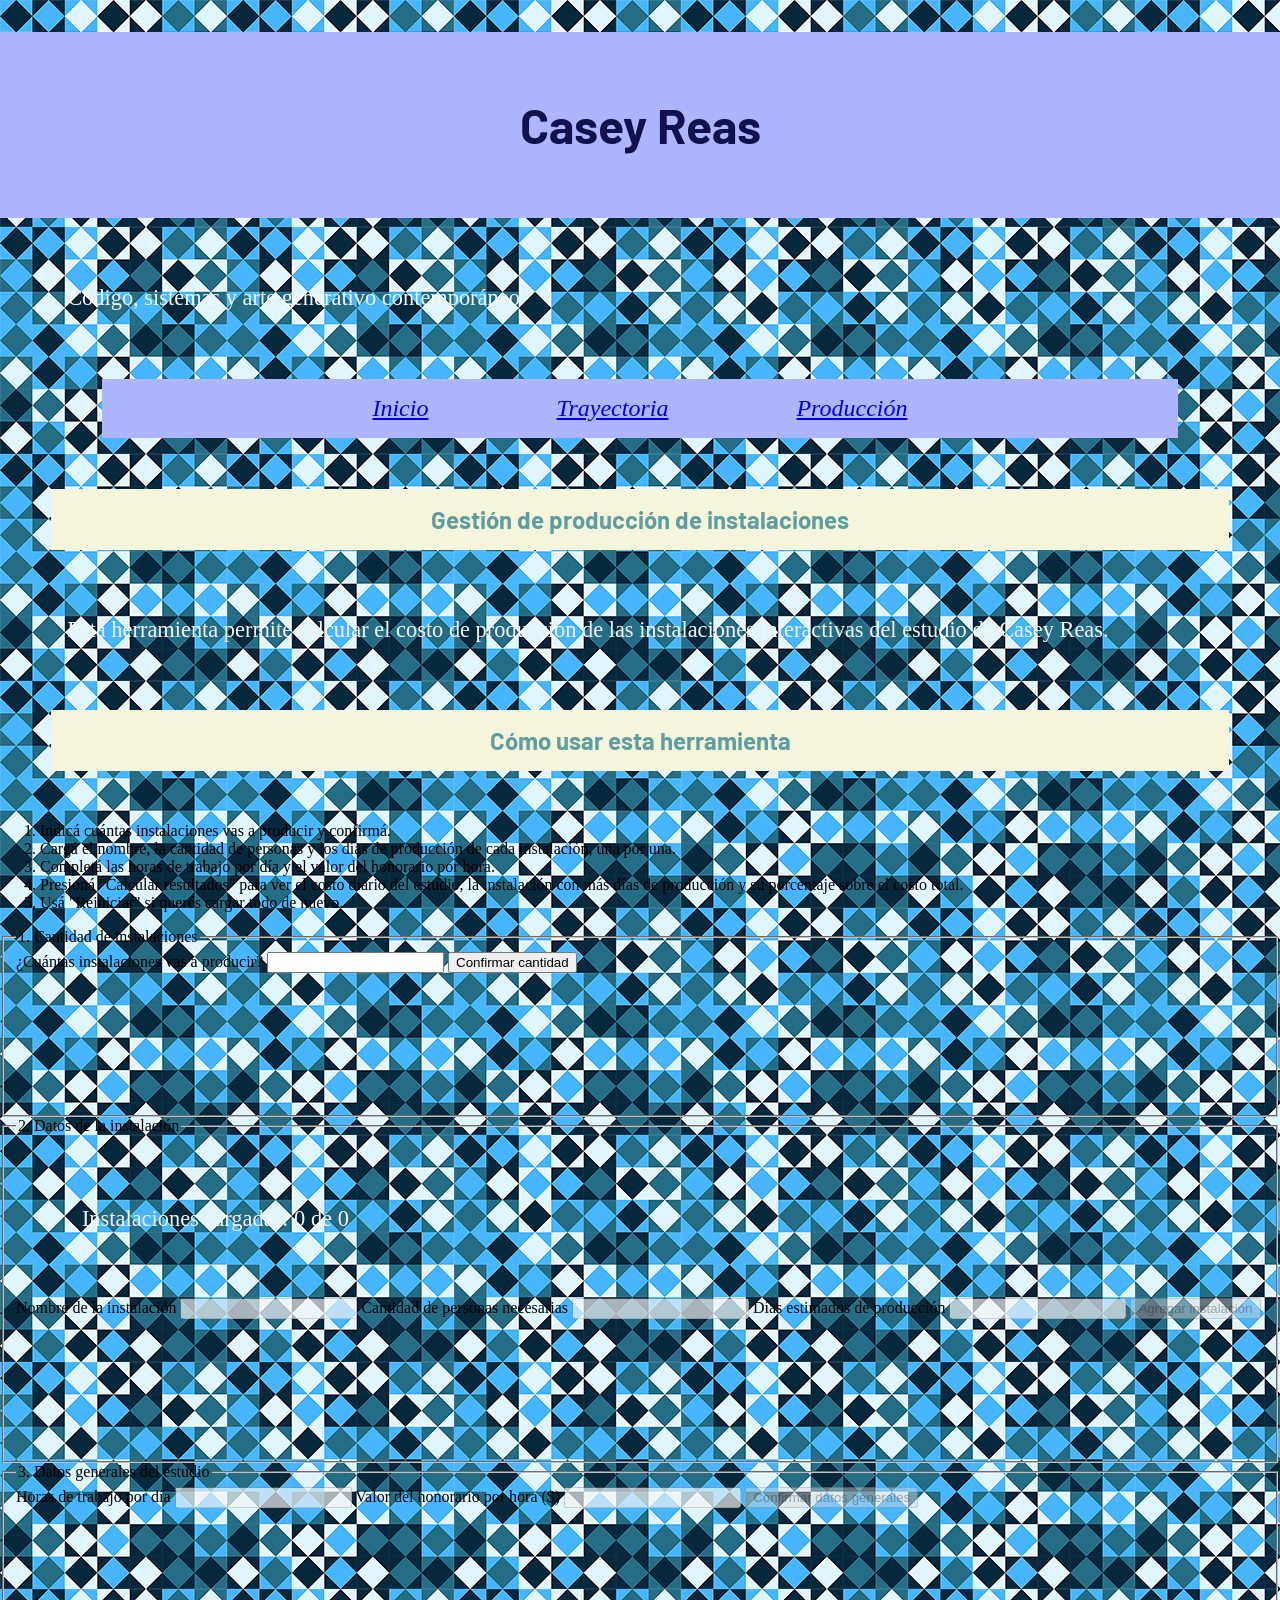
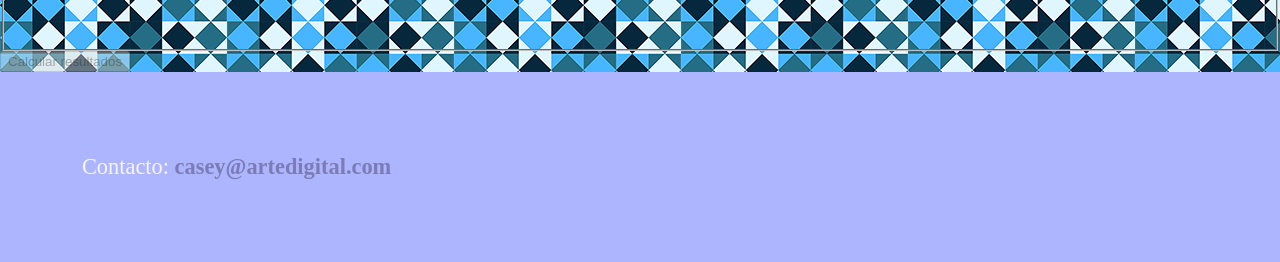
==== produccion.html @ 243c064f "organización principal de carpetas" ====
<!DOCTYPE html>
<html lang="es">
<head>
  <meta charset="UTF-8">
  <meta name="viewport" content="width=device-width, initial-scale=1.0">
  <title>Gestión de producción del estudio</title>

<link rel="preconnect" href="https://fonts.googleapis.com">
<link rel="preconnect" href="https://fonts.gstatic.com" crossorigin>
<link href="https://fonts.googleapis.com/css2?family=Arvo:ital,wght@0,400;0,700;1,400;1,700&family=Barlow:ital,wght@0,100;0,200;0,300;0,400;0,500;0,600;0,700;0,800;0,900;1,100;1,200;1,300;1,400;1,500;1,600;1,700;1,800;1,900&display=swap" 
rel="stylesheet">

<link rel="stylesheet" href="css/estilos.css">
</head>
<body>

  <div class="contenedor">

    <!-- Encabezado: igual en las 3 paginas -->
    <header class="encabezado">
      <h1>Casey Reas</h1>
      <p class="tagline">Código, sistemas y arte generativo contemporáneo</p>
    </header>

    <!-- Menu de navegacion: igual en las 3 paginas -->
    <nav class="menu">
      <ul>
        <li><a href="index.html">Inicio</a></li>
        <li><a href="trayectoria.html">Trayectoria</a></li>
        <li><a href="produccion.html" class="activo">Producción</a></li>
      </ul>
    </nav>

    <main>

      <section class="intro-ejercicio">
        <h2>Gestión de producción de instalaciones</h2>
        <p>Esta herramienta permite calcular el costo de producción de las instalaciones interactivas del estudio de Casey Reas.</p>

        <!-- Indicaciones de interaccion para el usuario -->
        <div class="instrucciones" role="note">
          <h3>Cómo usar esta herramienta</h3>
          <ol>
            <li>Indicá cuántas instalaciones vas a producir y confirmá.</li>
            <li>Cargá el nombre, la cantidad de personas y los días de producción de cada instalación, una por una.</li>
            <li>Completá las horas de trabajo por día y el valor del honorario por hora.</li>
            <li>Presioná "Calcular resultados" para ver el costo diario del estudio, la instalación con más días de producción y su porcentaje sobre el costo total.</li>
            <li>Usá "Reiniciar" si querés cargar todo de nuevo.</li>
          </ol>
        </div>
      </section>

      <!-- Formulario 1: cantidad de instalaciones -->
      <section class="formulario-paso" id="paso-cantidad">
        <fieldset>
          <legend>1. Cantidad de instalaciones</legend>
          <label for="input-cantidad-instalaciones">¿Cuántas instalaciones vas a producir?</label>
          <input type="number" id="input-cantidad-instalaciones" name="cantidadInstalaciones" min="1" required>
          <button type="button" id="btn-confirmar-cantidad">Confirmar cantidad</button>
          <p class="mensaje-error" id="error-cantidad"></p>
        </fieldset>
      </section>

      <!-- Formulario 2: datos de cada instalacion (se repite hasta completar la cantidad) -->
      <section class="formulario-paso" id="paso-instalaciones">
        <fieldset id="fieldset-instalacion" disabled>
          <legend>2. Datos de la instalación</legend>
          <p id="contador-instalaciones">Instalaciones cargadas: 0 de 0</p>

          <label for="input-nombre-instalacion">Nombre de la instalación</label>
          <input type="text" id="input-nombre-instalacion" name="nombreInstalacion" required>

          <label for="input-personas-instalacion">Cantidad de personas necesarias</label>
          <input type="number" id="input-personas-instalacion" name="personasInstalacion" min="1" required>

          <label for="input-dias-instalacion">Días estimados de producción</label>
          <input type="number" id="input-dias-instalacion" name="diasInstalacion" min="1" required>

          <button type="button" id="btn-agregar-instalacion">Agregar instalación</button>
          <p class="mensaje-error" id="error-instalacion"></p>
        </fieldset>
      </section>

      <!-- Formulario 3: datos generales del estudio -->
      <section class="formulario-paso" id="paso-datos-generales">
        <fieldset id="fieldset-datos-generales" disabled>
          <legend>3. Datos generales del estudio</legend>

          <label for="input-horas-dia">Horas de trabajo por día</label>
          <input type="number" id="input-horas-dia" name="horasDia" min="1" required>

          <label for="input-valor-hora">Valor del honorario por hora ($)</label>
          <input type="number" id="input-valor-hora" name="valorHora" min="1" required>

          <button type="button" id="btn-confirmar-datos-generales">Confirmar datos generales</button>
          <p class="mensaje-error" id="error-datos-generales"></p>
        </fieldset>
      </section>

      <!-- Calculo de resultados -->
      <section class="formulario-paso" id="paso-calcular">
        <button type="button" id="btn-calcular" disabled>Calcular resultados</button>
      </section>

      <!-- Resultados -->
      <section class="resultados" id="seccion-resultados" hidden>
        <h2>Resultados</h2>
        <p id="resultado-costo-dia"></p>
        <p id="resultado-mas-dias"></p>
        <p id="resultado-porcentaje"></p>

        <button type="button" id="btn-reiniciar">Reiniciar</button>
      </section>

    </main>

    <!-- Pie de pagina: igual en las 3 paginas -->
    <footer class="pie">
      <p>Contacto: <a href="mailto:casey@artedigital.com">casey@artedigital.com</a></p>
    </footer>

  </div>

  <!-- Solo se linkea el JS que esta pagina necesita  -->
  <script src="js/produccion.js"></script>
</body>
</html>
---- css/estilos.css ----
/* hoja de estilos */
body { margin: 0;
    background-image: url('../imagenes/fondo.png');}

.box{background-color: rgb(196, 136, 171);
      margin: 0 auto;
    max-width: 1200px; }

.cont, .cont2, .cont3, .cont4, .cont5
 {
    display: flex;
    align-items: center;
}
.cont img, .cont3 img, .cont4 img {
    padding: 2%;
    width: 50%;
    margin: 5%;
}
.cont2 img {
    padding: 2%;
    width: 50%;
    margin-bottom: 5%;
    margin-right: 5%;
}
.cont2 section 
{
    padding: 2%;
    width: 50%  ; 
}

.cont section, .cont3 section, .cont4 section {
    padding: 2%;
    width: 50%  ;
        margin: 5%;
        
}


.cont5 {
    padding: 2%;
    width: 92%;
    
}


h1 {
    margin-bottom: 4%;
    color: rgb(16, 17, 77);
    background-color: rgb(173, 181, 255);
    text-align: center;
    font-family: 'Barlow', sans-serif;
    font-size: 3rem;
padding: 4rem;}

    ul{ font-style: oblique;
        list-style: none;
        display: flex; 
        justify-content: center;
         font-size: 1.5rem; 
         background-color: rgb(173, 181, 255);
          gap: 8rem; 
        padding: 1rem;
    margin-left: 8%;
margin-right: 8%;}

ul li a:hover{color: rgb(235, 93, 178);}

footer a {color: rgb(123, 124, 181);
            text-decoration: none;
            font-weight: bold;}
          footer a:hover {color: rgb(143, 47, 158);
            text-decoration: none;
            font-weight: bold;}
         
               
    
    .azul {color: rgb(16, 17, 77);
        text-align: center;
        font-family: 'Barlow', sans-serif;
        font-size: 1.5rem;
    margin: 2%;}

    h2, h3, h4{color:cadetblue; 
        background-color: beige;
        font-family: 'Barlow', sans-serif;
         font-size: 1.5rem;
    text-align: center;
padding: 1rem;
margin: 4%;
}

        p {color: whitesmoke;
            text-align: left;
        font-size: 1.4rem;
    padding: 1rem;
margin: 4%;}
        footer {text-align: center;
            font-size: 1rem;
            background-color: rgb(173, 181, 255);
            padding: 1rem;}
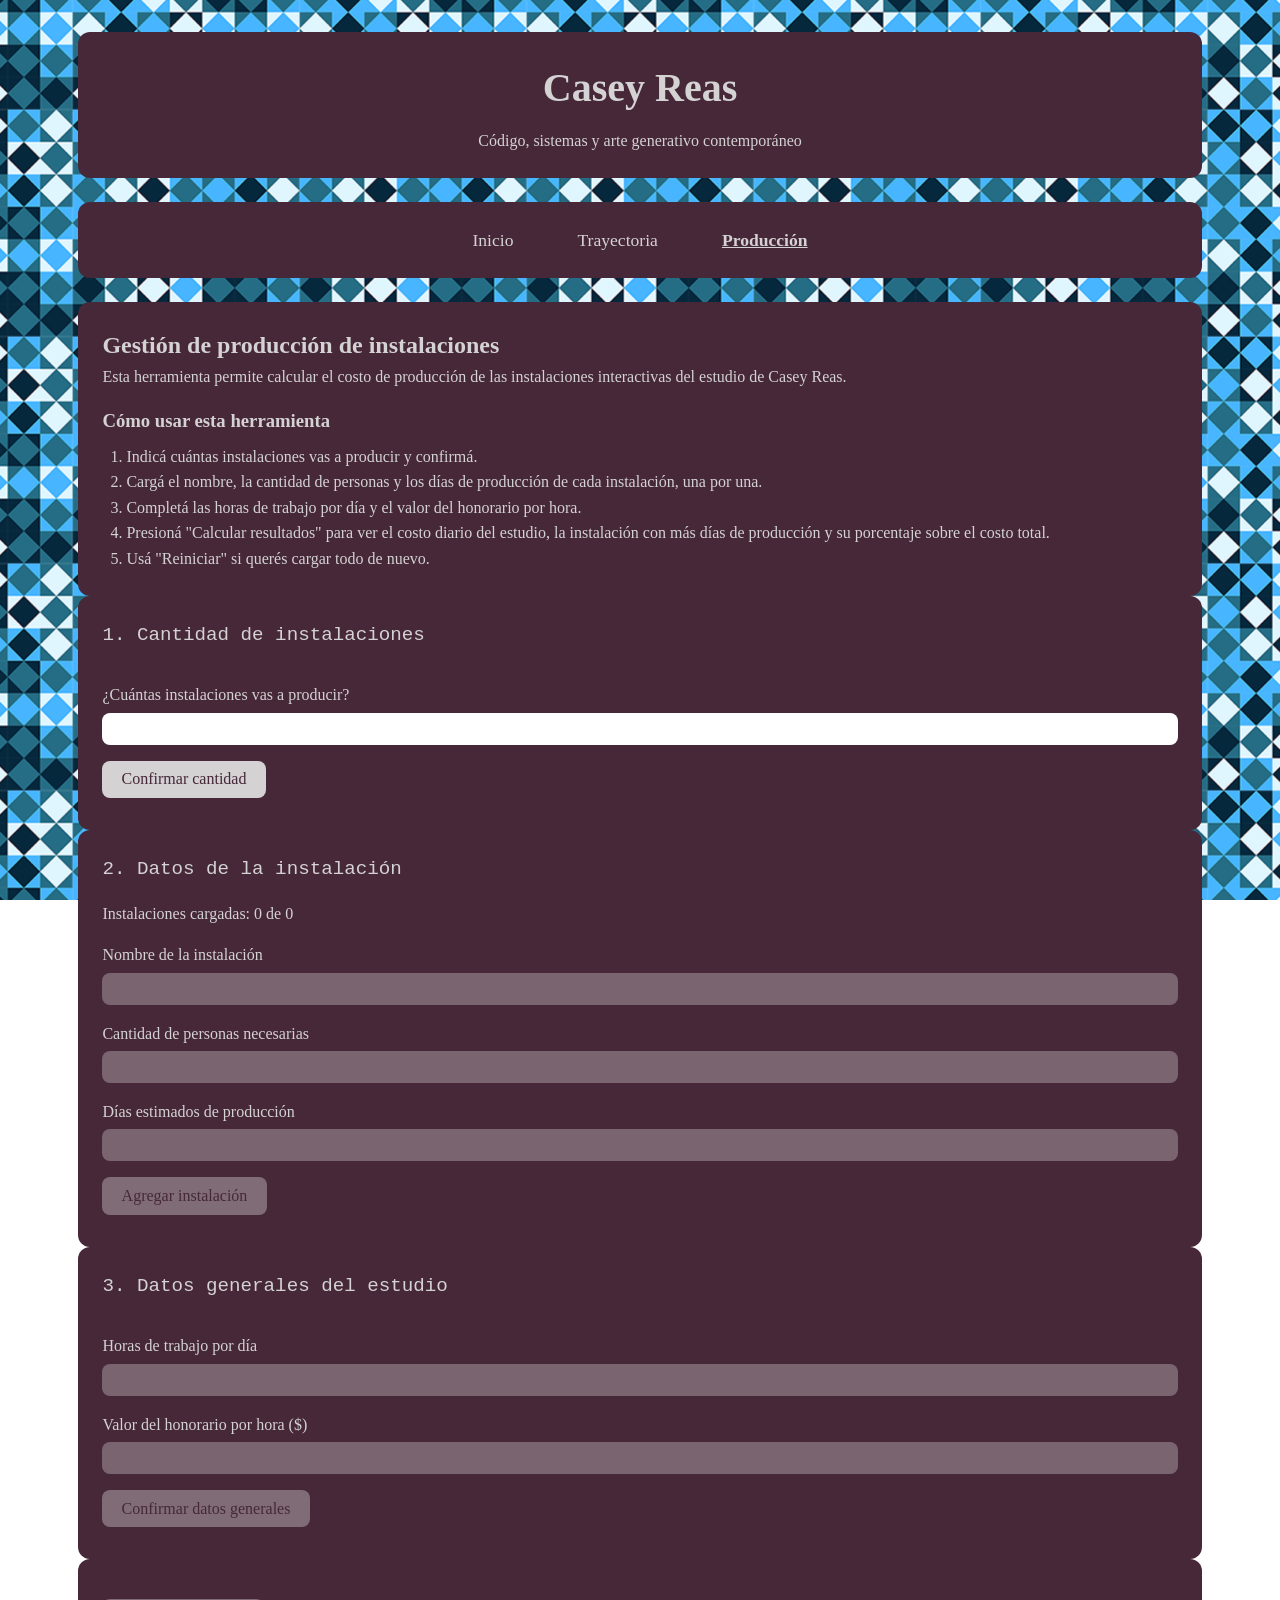
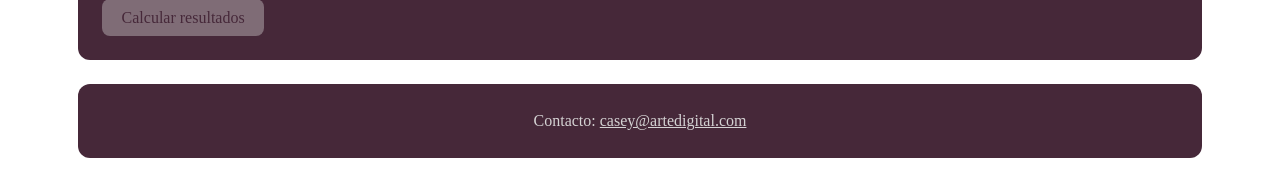
==== commit 006a664c: "estilos css" ====
--- a/produccion.html
+++ b/produccion.html
@@ -13,7 +13,7 @@
 <link rel="stylesheet" href="css/estilos.css">
 </head>
 <body>
-
+<main>
   <div class="contenedor">
 
     <!-- Encabezado: igual en las 3 paginas -->
@@ -120,7 +120,7 @@
     </footer>
 
   </div>
-
+</main>
   <!-- Solo se linkea el JS que esta pagina necesita  -->
   <script src="js/produccion.js"></script>
 </body>
--- a/css/estilos.css
+++ b/css/estilos.css
@@ -1,100 +1,307 @@
-/* hoja de estilos */
-body { margin: 0;
-    background-image: url('../imagenes/fondo.png');}
-
-.box{background-color: rgb(196, 136, 171);
-      margin: 0 auto;
-    max-width: 1200px; }
-
-.cont, .cont2, .cont3, .cont4, .cont5
- {
-    display: flex;
-    align-items: center;
-}
-.cont img, .cont3 img, .cont4 img {
-    padding: 2%;
-    width: 50%;
-    margin: 5%;
-}
-.cont2 img {
-    padding: 2%;
-    width: 50%;
-    margin-bottom: 5%;
-    margin-right: 5%;
-}
-.cont2 section 
-{
-    padding: 2%;
-    width: 50%  ; 
-}
-
-.cont section, .cont3 section, .cont4 section {
-    padding: 2%;
-    width: 50%  ;
-        margin: 5%;
-        
-}
-
-
-.cont5 {
-    padding: 2%;
-    width: 92%;
-    
-}
-
-
-h1 {
-    margin-bottom: 4%;
-    color: rgb(16, 17, 77);
-    background-color: rgb(173, 181, 255);
-    text-align: center;
-    font-family: 'Barlow', sans-serif;
-    font-size: 3rem;
-padding: 4rem;}
-
-    ul{ font-style: oblique;
-        list-style: none;
-        display: flex; 
-        justify-content: center;
-         font-size: 1.5rem; 
-         background-color: rgb(173, 181, 255);
-          gap: 8rem; 
-        padding: 1rem;
-    margin-left: 8%;
-margin-right: 8%;}
-
-ul li a:hover{color: rgb(235, 93, 178);}
-
-footer a {color: rgb(123, 124, 181);
-            text-decoration: none;
-            font-weight: bold;}
-          footer a:hover {color: rgb(143, 47, 158);
-            text-decoration: none;
-            font-weight: bold;}
-         
-               
-    
-    .azul {color: rgb(16, 17, 77);
-        text-align: center;
-        font-family: 'Barlow', sans-serif;
-        font-size: 1.5rem;
-    margin: 2%;}
-
-    h2, h3, h4{color:cadetblue; 
-        background-color: beige;
-        font-family: 'Barlow', sans-serif;
-         font-size: 1.5rem;
-    text-align: center;
-padding: 1rem;
-margin: 4%;
-}
-
-        p {color: whitesmoke;
-            text-align: left;
-        font-size: 1.4rem;
-    padding: 1rem;
-margin: 4%;}
-        footer {text-align: center;
-            font-size: 1rem;
-            background-color: rgb(173, 181, 255);
-            padding: 1rem;}
+/*  Hoja de estilos comun a las 3 paginas */
+
+/* Reset basico: sacamos margenes y padding por defecto del navegador */
+* {
+  margin: 0;
+  padding: 0;
+  box-sizing: border-box;
+}
+
+/* ===========================================
+   Base del body
+   =========================================== */
+body {
+  /* TODO: reemplazar por la imagen de fondo real entregada en los materiales */
+background-image: url("../imagenes/fondo.png");
+ 
+  background-attachment: fixed;
+  background-position: center;
+
+  /* margen para que se vea el fondo alrededor del contenido */
+  padding: 2rem 1rem;
+
+  font-family: "Times New Roman", Times, serif;
+  color: rgb(212, 210, 211);
+
+  line-height: 1.6;
+}
+
+
+/* Titulos y elementos destacados usan la tipografia de Google (solo aqui) */
+h1, h2, h3,
+.tagline,
+blockquote cite {
+  font-family: ;
+}
+
+/*  Contenedor general: centra todo el sitio
+   y define un ancho maximo */
+.contenedor {
+  display: flex;
+  flex-direction: column;
+  gap: 1.5rem;
+
+  max-width: 75rem;
+  width: 90%;
+  margin: 0 auto;
+}
+
+/* Caja generica: fondo, bordes redondeados,
+   padding. Se aplica a header, nav, footer,
+   secciones y articulos "sueltos" */
+.encabezado,
+.menu,
+.pie,
+.hero,
+.columna,
+.formulario-paso,
+.resultados,
+.columna-principal article,
+.columna-sidebar section,
+.intro-ejercicio {
+  background-color: rgb(70, 40, 57);
+  border-radius: 0.75rem;
+  padding: 1.5rem;
+}
+
+/* Encabezado */
+.encabezado {
+  text-align: center;
+}
+
+.encabezado h1 {
+  font-size: 2.5rem;
+}
+
+.tagline {
+  font-size: 1rem;
+  margin-top: 0.5rem;
+}
+
+/* ===========================================
+   Menu de navegacion horizontal
+   =========================================== */
+.menu ul {
+  display: flex;
+  flex-direction: row;
+  justify-content: center;
+  gap: 2rem;
+  list-style: none;
+}
+
+.menu a {
+  color: rgb(212, 210, 211);
+  text-decoration: none;
+  font-size: 1.1rem;
+  padding: 0.5rem 1rem;
+  border-radius: 0.5rem;
+}
+
+.menu a:hover {
+  background-color: rgba(212, 210, 211, 0.15);
+}
+
+.menu a.activo {
+  text-decoration: underline;
+  font-weight: bold;
+}
+
+/* ===========================================
+   Cita destacada (pagina de inicio)
+   =========================================== */
+.hero blockquote {
+  font-size: 1.3rem;
+  text-align: center;
+}
+
+.hero cite {
+  display: block;
+  margin-top: 1rem;
+  font-size: 1rem;
+}
+
+/* ===========================================
+   Layout de 3 columnas iguales (pagina de inicio)
+   requisito punto 3 y punto 15 (flexbox)
+   =========================================== */
+.columnas {
+  display: flex;
+  flex-direction: row;
+  flex-wrap: wrap;
+  gap: 1.5rem;
+}
+
+
+
+.columna {
+  flex: 1 1 30%;
+}
+
+.columna h2 {
+  font-size: 1.3rem;
+  margin-bottom: 1rem;
+}
+
+.columna p {
+  margin-bottom: 1rem;
+}
+
+/* ===========================================
+   Galeria de obras (pagina de inicio)
+   =========================================== */
+.galeria {
+  background-color: rgb(70, 40, 57);
+  border-radius: 0.75rem;
+  padding: 1.5rem;
+}
+
+.galeria-obras {
+  display: flex;
+  flex-direction: row;
+  flex-wrap: wrap;
+  gap: 1rem;
+  margin-top: 1rem;
+}
+
+/* ===========================================
+   Layout de 2 columnas de ancho diferente
+   (pagina de trayectoria) - requisito punto 4
+   =========================================== */
+.dos-columnas {
+  display: flex;
+  flex-direction: row;
+  flex-wrap: wrap;
+  gap: 1.5rem;
+}
+
+.columna-principal {
+  flex: 2 1 60%;
+  display: flex;
+  flex-direction: column;
+  gap: 1.5rem;
+}
+
+.columna-sidebar {
+  flex: 1 1 30%;
+  display: flex;
+  flex-direction: column;
+  gap: 1.5rem;
+}
+
+.columna-principal h2 {
+  font-size: 1.4rem;
+  margin-bottom: 1rem;
+}
+
+.columna-principal p {
+  margin-bottom: 1rem;
+}
+
+.foto-articulo {
+  width: 100%;
+  border-radius: 0.75rem;
+  margin-bottom: 1rem;
+}
+
+.conceptos-clave ul {
+  list-style: none;
+  margin-top: 0.75rem;
+}
+
+.conceptos-clave li {
+  padding: 0.4rem 0;
+}
+
+.dato-curioso button {
+  margin-top: 1rem;
+}
+
+/* ===========================================
+   Pagina de produccion (ejercicio JS)
+   =========================================== */
+.instrucciones {
+  margin-top: 1rem;
+}
+
+.instrucciones ol {
+  margin-left: 1.5rem;
+  margin-top: 0.5rem;
+}
+
+.formulario-paso fieldset {
+  border: none;
+}
+
+.formulario-paso legend {
+  font-family: "Space Mono", monospace;
+  font-size: 1.2rem;
+  margin-bottom: 1rem;
+}
+
+.formulario-paso label {
+  display: block;
+  margin-top: 1rem;
+  margin-bottom: 0.3rem;
+}
+
+.formulario-paso input {
+  width: 100%;
+  padding: 0.5rem;
+  border-radius: 0.5rem;
+  border: none;
+  font-family: "Times New Roman", Times, serif;
+}
+
+.mensaje-error {
+  color: rgb(230, 150, 150);
+  margin-top: 0.5rem;
+  font-size: 0.9rem;
+}
+
+/* ===========================================
+   Botones (comunes a todo el sitio)
+   =========================================== */
+button {
+  background-color: rgb(212, 210, 211);
+  color: rgb(70, 40, 57);
+  border: none;
+  border-radius: 0.5rem;
+  padding: 0.6rem 1.2rem;
+  margin-top: 1rem;
+  font-family: "Times New Roman", Times, serif;
+  font-size: 1rem;
+  cursor: pointer;
+}
+
+button:disabled {
+  opacity: 0.4;
+  cursor: not-allowed;
+}
+
+/* ===========================================
+   Pie de pagina
+   =========================================== */
+.pie {
+  text-align: center;
+}
+
+.pie a {
+  color: rgb(212, 210, 211);
+}
+
+/* ===========================================
+   Responsive: en pantallas chicas, las columnas
+   pasan a ocupar todo el ancho
+   =========================================== */
+@media (max-width: 48rem) {
+  .columnas,
+  .dos-columnas {
+    flex-direction: column;
+  }
+
+  .columna,
+  .columna-principal,
+  .columna-sidebar {
+    flex: 1 1 100%;
+  }
+}
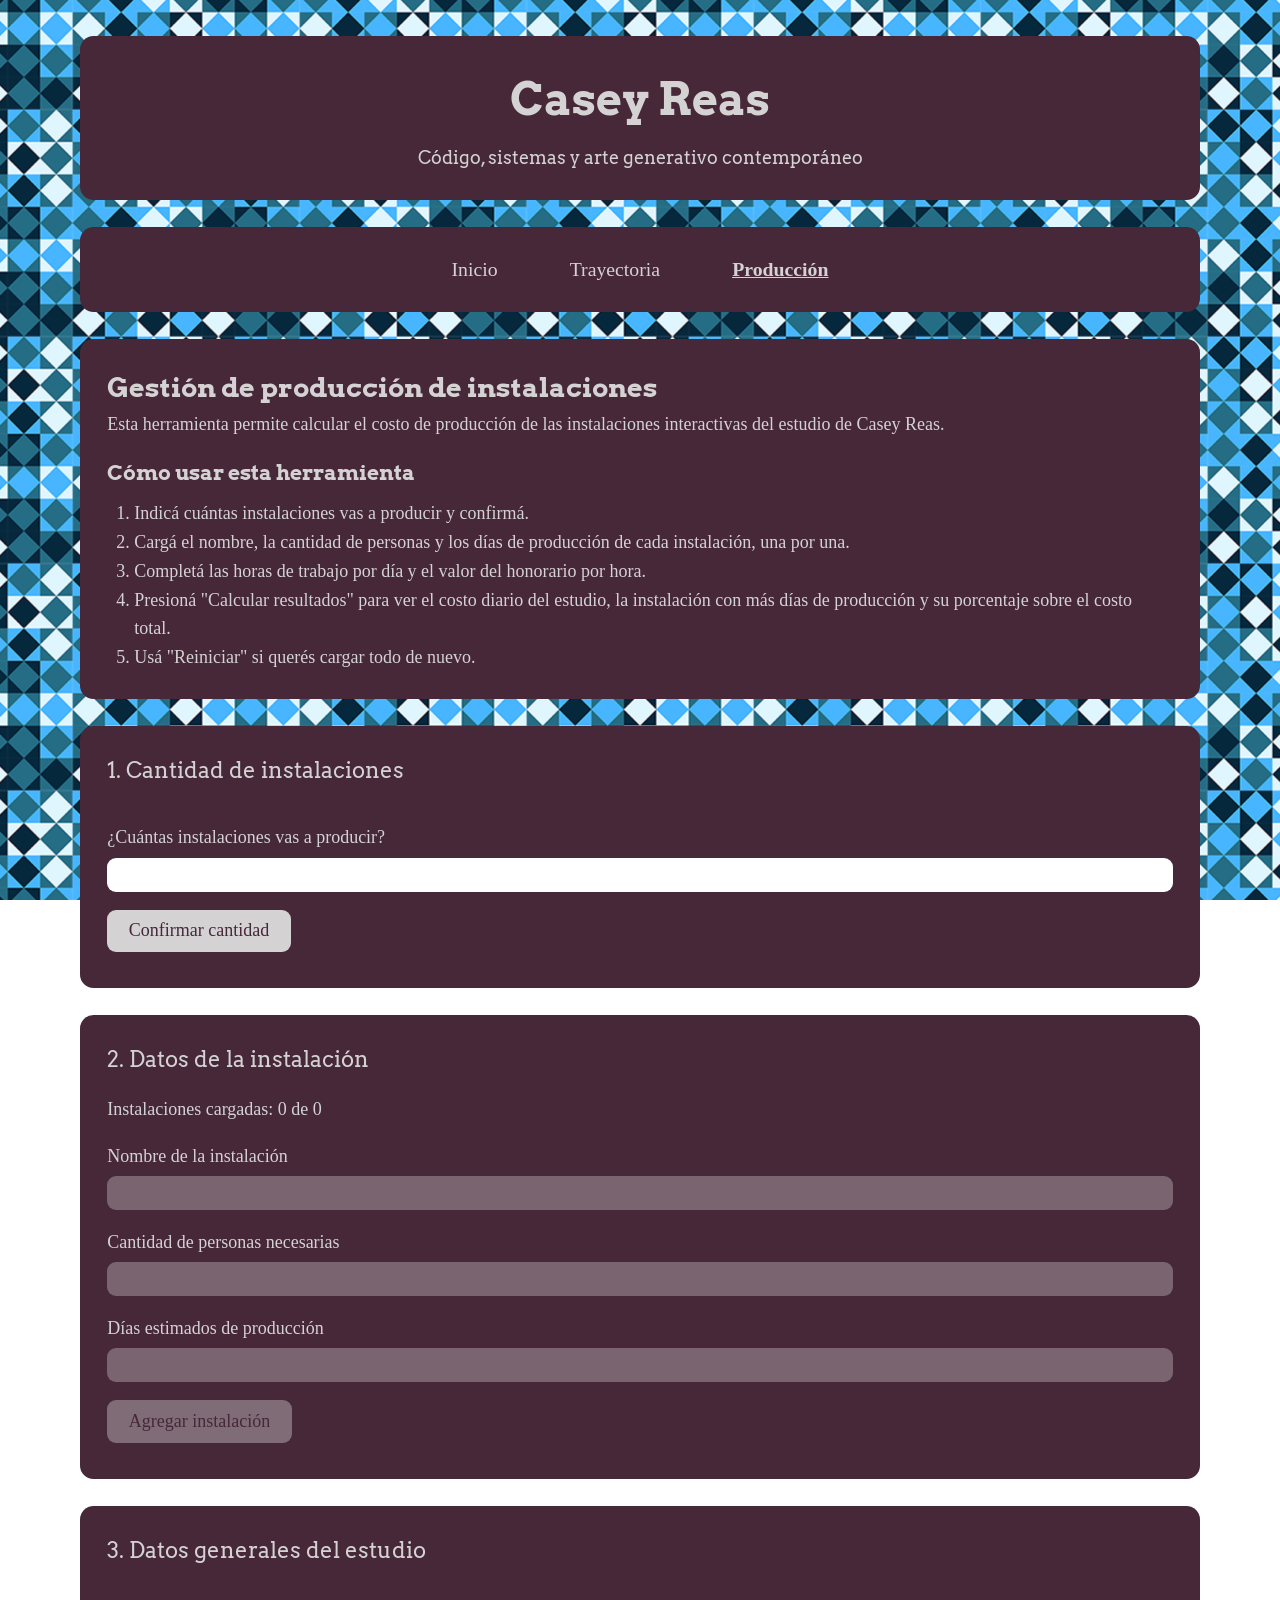
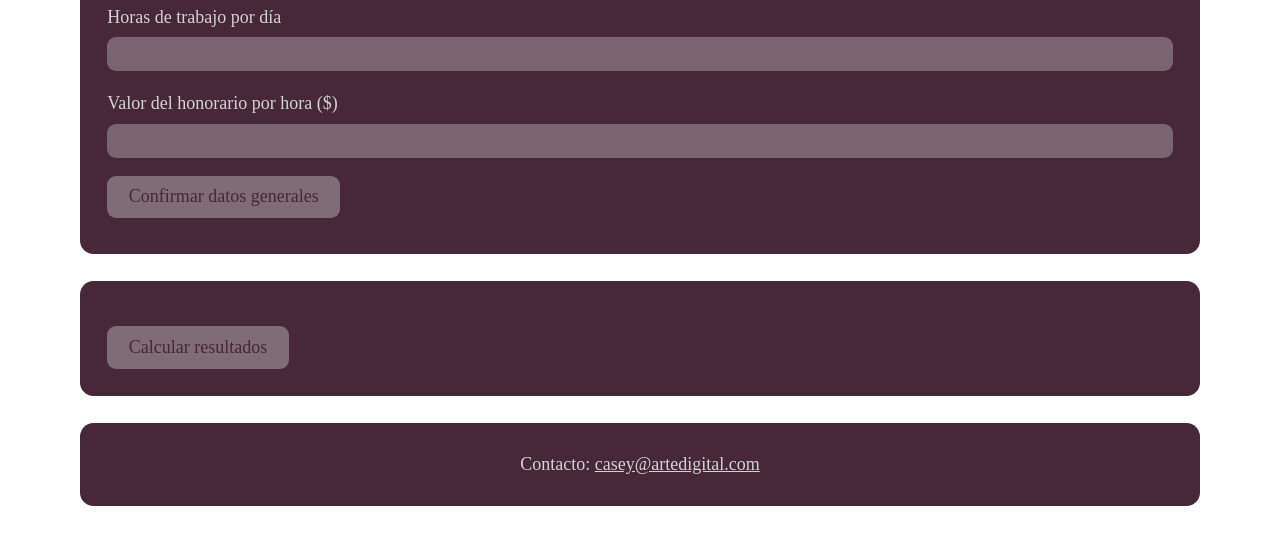
==== commit 7251cfc7: "detalles y comienzo del js" ====
--- a/produccion.html
+++ b/produccion.html
@@ -5,21 +5,19 @@
   <meta name="viewport" content="width=device-width, initial-scale=1.0">
   <title>Gestión de producción del estudio</title>
 
-<link rel="preconnect" href="https://fonts.googleapis.com">
+  <link rel="preconnect" href="https://fonts.googleapis.com">
 <link rel="preconnect" href="https://fonts.gstatic.com" crossorigin>
-<link href="https://fonts.googleapis.com/css2?family=Arvo:ital,wght@0,400;0,700;1,400;1,700&family=Barlow:ital,wght@0,100;0,200;0,300;0,400;0,500;0,600;0,700;0,800;0,900;1,100;1,200;1,300;1,400;1,500;1,600;1,700;1,800;1,900&display=swap" 
-rel="stylesheet">
+<link href="https://fonts.googleapis.com/css2?family=Arvo:ital,wght@0,400;0,700;1,400;1,700&family=Barlow:ital,wght@0,100;0,200;0,300;0,400;0,500;0,600;0,700;0,800;0,900;1,100;1,200;1,300;1,400;1,500;1,600;1,700;1,800;1,900&display=swap" rel="stylesheet">
 
 <link rel="stylesheet" href="css/estilos.css">
 </head>
 <body>
-<main>
   <div class="contenedor">
 
     <!-- Encabezado: igual en las 3 paginas -->
     <header class="encabezado">
       <h1>Casey Reas</h1>
-      <p class="tagline">Código, sistemas y arte generativo contemporáneo</p>
+      <h2 >Código, sistemas y arte generativo contemporáneo</h2>
     </header>
 
     <!-- Menu de navegacion: igual en las 3 paginas -->
@@ -120,7 +118,6 @@
     </footer>
 
   </div>
-</main>
   <!-- Solo se linkea el JS que esta pagina necesita  -->
   <script src="js/produccion.js"></script>
 </body>
--- a/css/estilos.css
+++ b/css/estilos.css
@@ -7,13 +7,18 @@
   box-sizing: border-box;
 }
 
+/* Aumenta el tamano base de la letra en todo el sitio (1rem = 18px en vez de 16px) */
+html {
+  font-size: 112.5%;
+}
+
 /* ===========================================
    Base del body
    =========================================== */
 body {
   /* TODO: reemplazar por la imagen de fondo real entregada en los materiales */
-background-image: url("../imagenes/fondo.png");
- 
+  background-image: url("../imagenes/fondo.png");
+
   background-attachment: fixed;
   background-position: center;
 
@@ -25,13 +30,23 @@
 
   line-height: 1.6;
 }
-
 
 /* Titulos y elementos destacados usan la tipografia de Google (solo aqui) */
 h1, h2, h3,
 .tagline,
+strong,
+em,
+legend,
 blockquote cite {
-  font-family: ;
+  font-family: "Arvo", serif;
+}
+
+/* Main: da espacio arriba/abajo entre las secciones de contenido
+   (hero, columnas, galeria / dos-columnas / formularios) */
+main {
+  display: flex;
+  flex-direction: column;
+  gap: 1.5rem;
 }
 
 /*  Contenedor general: centra todo el sitio
@@ -73,8 +88,10 @@
   font-size: 2.5rem;
 }
 
+.encabezado h2,
 .tagline {
   font-size: 1rem;
+  font-weight: normal;
   margin-top: 0.5rem;
 }
 
@@ -120,6 +137,14 @@
   font-size: 1rem;
 }
 
+.foto-hero {
+  width: 100%;
+  max-width: 30rem;
+  border-radius: 0.75rem;
+  margin: 1rem auto 0;
+  display: block;
+}
+
 /* ===========================================
    Layout de 3 columnas iguales (pagina de inicio)
    requisito punto 3 y punto 15 (flexbox)
@@ -131,8 +156,6 @@
   gap: 1.5rem;
 }
 
-
-
 .columna {
   flex: 1 1 30%;
 }
@@ -155,12 +178,33 @@
   padding: 1.5rem;
 }
 
+/* Imagen de la galeria al lado del texto/boton */
+.galeria-intro {
+  display: flex;
+  flex-direction: row;
+  flex-wrap: wrap;
+  align-items: flex-start;
+  gap: 1.5rem;
+  margin-top: 1rem;
+}
+
+.foto-galeria {
+  flex: 1 1 12rem;
+  max-width: 16rem;
+  width: 100%;
+  border-radius: 0.75rem;
+}
+
+.texto-galeria {
+  flex: 2 1 20rem;
+}
+
 .galeria-obras {
   display: flex;
   flex-direction: row;
   flex-wrap: wrap;
   gap: 1rem;
-  margin-top: 1rem;
+  margin-top: 1.5rem;
 }
 
 /* ===========================================
@@ -191,16 +235,31 @@
 .columna-principal h2 {
   font-size: 1.4rem;
   margin-bottom: 1rem;
+  flex: 1 1 100%;
 }
 
 .columna-principal p {
   margin-bottom: 1rem;
 }
 
+/* Cada articulo se acomoda en fila: foto al lado del texto */
+.columna-principal article {
+  display: flex;
+  flex-direction: row;
+  flex-wrap: wrap;
+  align-items: flex-start;
+  gap: 1.5rem;
+}
+
+.texto-articulo {
+  flex: 2 1 20rem;
+}
+
 .foto-articulo {
+  flex: 1 1 12rem;
   width: 100%;
-  border-radius: 0.75rem;
-  margin-bottom: 1rem;
+  max-width: 16rem;
+  border-radius: 0.75rem;
 }
 
 .conceptos-clave ul {
@@ -233,7 +292,6 @@
 }
 
 .formulario-paso legend {
-  font-family: "Space Mono", monospace;
   font-size: 1.2rem;
   margin-bottom: 1rem;
 }
@@ -295,7 +353,9 @@
    =========================================== */
 @media (max-width: 48rem) {
   .columnas,
-  .dos-columnas {
+  .dos-columnas,
+  .columna-principal article,
+  .galeria-intro {
     flex-direction: column;
   }
 
@@ -304,4 +364,9 @@
   .columna-sidebar {
     flex: 1 1 100%;
   }
+
+  .foto-articulo,
+  .foto-galeria {
+    max-width: 100%;
+  }
 }
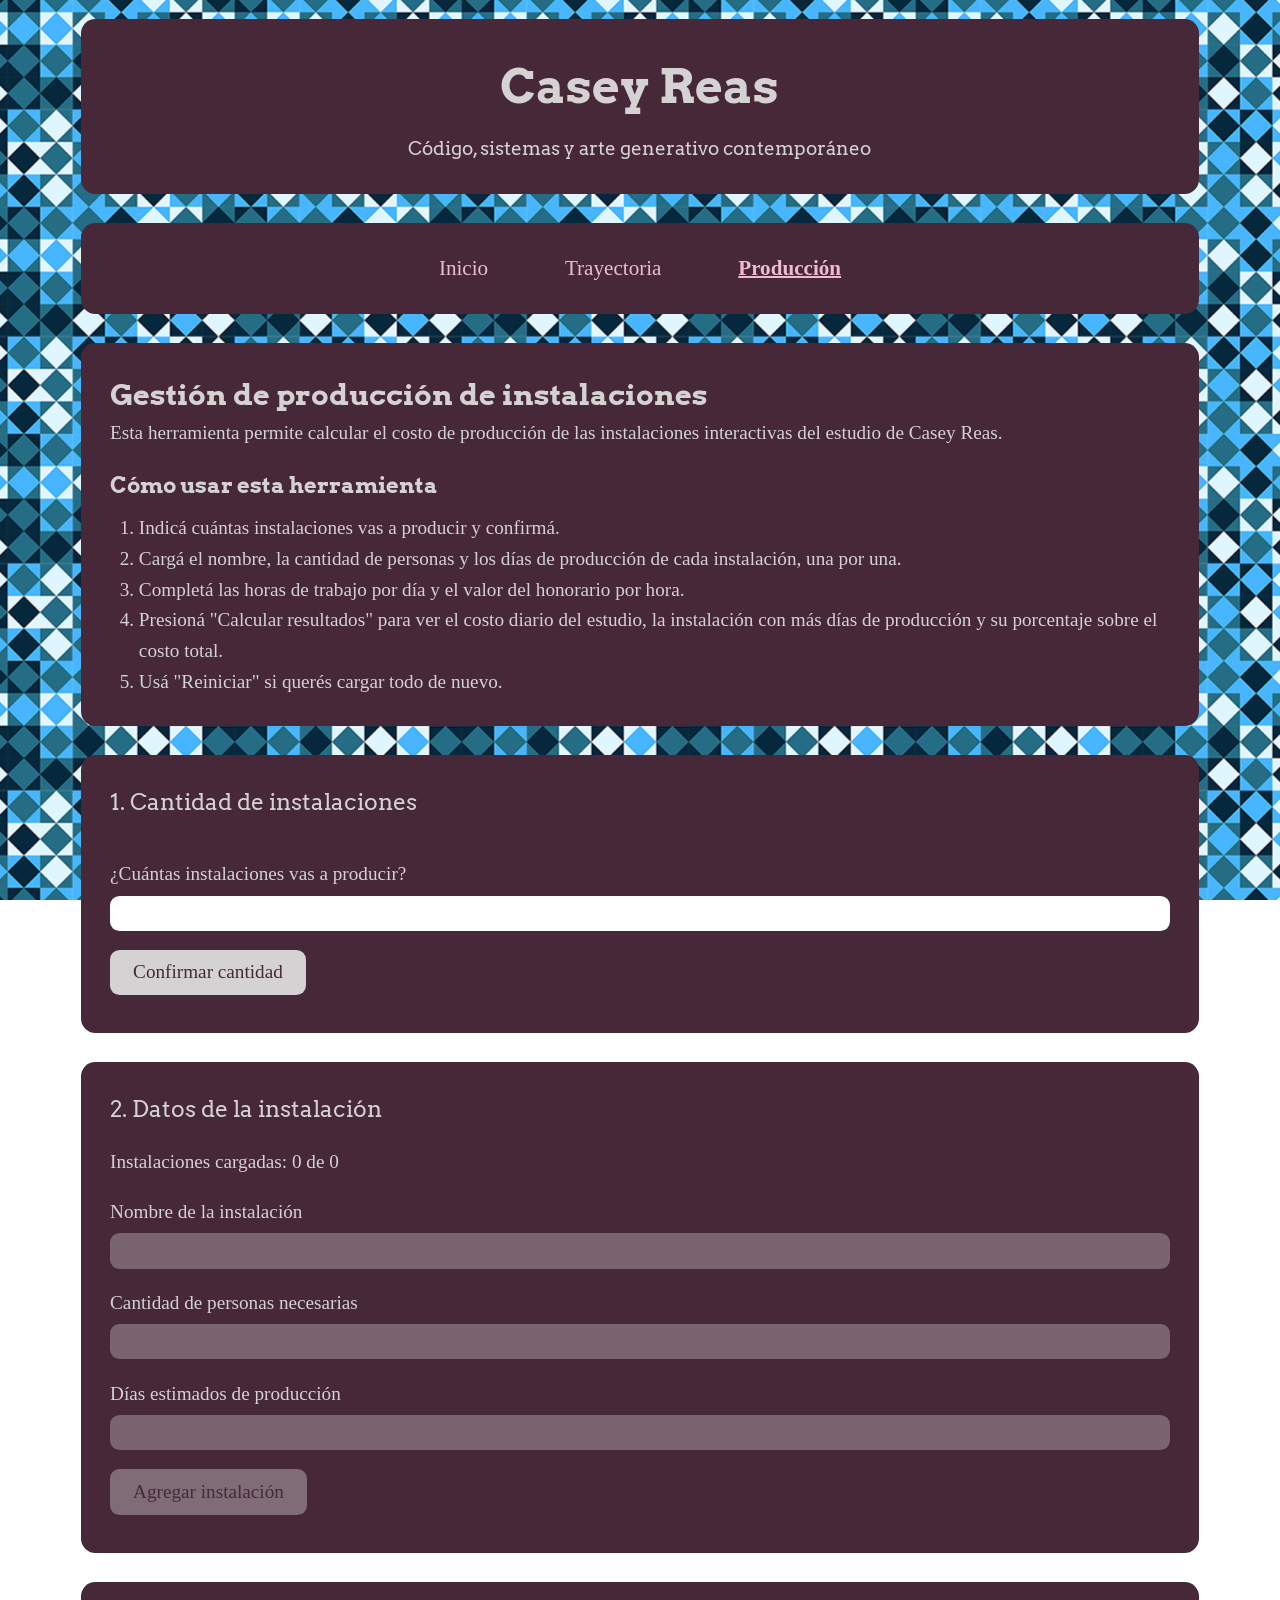
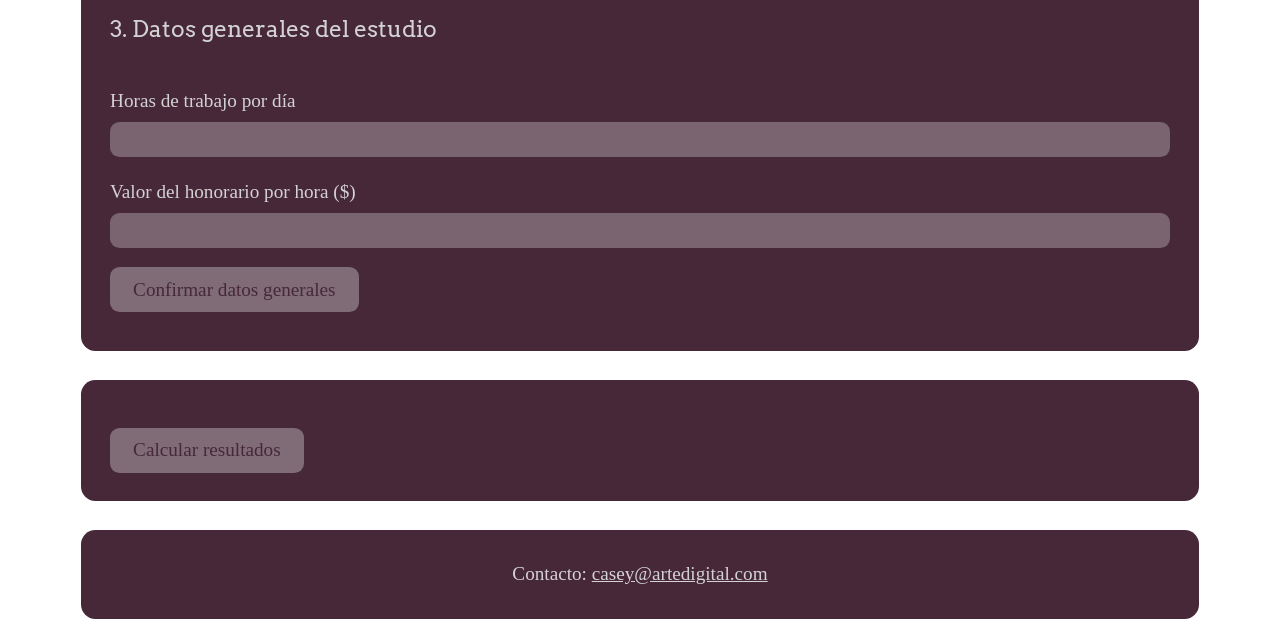
==== commit de9e319b: "ultimos detalles" ====
--- a/produccion.html
+++ b/produccion.html
@@ -2,7 +2,6 @@
 <html lang="es">
 <head>
   <meta charset="UTF-8">
-  <meta name="viewport" content="width=device-width, initial-scale=1.0">
   <title>Gestión de producción del estudio</title>
 
   <link rel="preconnect" href="https://fonts.googleapis.com">
@@ -118,7 +117,6 @@
     </footer>
 
   </div>
-  <!-- Solo se linkea el JS que esta pagina necesita  -->
   <script src="js/produccion.js"></script>
 </body>
 </html>
--- a/css/estilos.css
+++ b/css/estilos.css
@@ -1,29 +1,24 @@
-/*  Hoja de estilos comun a las 3 paginas */
-
-/* Reset basico: sacamos margenes y padding por defecto del navegador */
+/*  Hoja de estilos para las 3 paginas */
+
 * {
   margin: 0;
   padding: 0;
   box-sizing: border-box;
 }
 
-/* Aumenta el tamano base de la letra en todo el sitio (1rem = 18px en vez de 16px) */
 html {
-  font-size: 112.5%;
-}
-
-/* ===========================================
-   Base del body
-   =========================================== */
+  font-size: 1.2rem;
+}
+
+/*   Base del body */
 body {
-  /* TODO: reemplazar por la imagen de fondo real entregada en los materiales */
   background-image: url("../imagenes/fondo.png");
 
   background-attachment: fixed;
   background-position: center;
 
   /* margen para que se vea el fondo alrededor del contenido */
-  padding: 2rem 1rem;
+  padding: 1rem;
 
   font-family: "Times New Roman", Times, serif;
   color: rgb(212, 210, 211);
@@ -95,9 +90,7 @@
   margin-top: 0.5rem;
 }
 
-/* ===========================================
-   Menu de navegacion horizontal
-   =========================================== */
+/* Menu de navegacion horizontal */
 .menu ul {
   display: flex;
   flex-direction: row;
@@ -107,7 +100,7 @@
 }
 
 .menu a {
-  color: rgb(212, 210, 211);
+  color: rgb(240, 185, 212);
   text-decoration: none;
   font-size: 1.1rem;
   padding: 0.5rem 1rem;
@@ -115,7 +108,7 @@
 }
 
 .menu a:hover {
-  background-color: rgba(212, 210, 211, 0.15);
+  background-color: rgba(201, 29, 115, 0.15);
 }
 
 .menu a.activo {
@@ -123,9 +116,7 @@
   font-weight: bold;
 }
 
-/* ===========================================
-   Cita destacada (pagina de inicio)
-   =========================================== */
+/*    Cita destacada (pagina de inicio */
 .hero blockquote {
   font-size: 1.3rem;
   text-align: center;
@@ -145,10 +136,7 @@
   display: block;
 }
 
-/* ===========================================
-   Layout de 3 columnas iguales (pagina de inicio)
-   requisito punto 3 y punto 15 (flexbox)
-   =========================================== */
+/* Layout de 3 columnas iguales (pagina de inicio) */
 .columnas {
   display: flex;
   flex-direction: row;
@@ -169,9 +157,7 @@
   margin-bottom: 1rem;
 }
 
-/* ===========================================
-   Galeria de obras (pagina de inicio)
-   =========================================== */
+/*   Galeria de obras (pagina de inicio */
 .galeria {
   background-color: rgb(70, 40, 57);
   border-radius: 0.75rem;
@@ -207,10 +193,44 @@
   margin-top: 1.5rem;
 }
 
-/* ===========================================
-   Layout de 2 columnas de ancho diferente
-   (pagina de trayectoria) - requisito punto 4
-   =========================================== */
+/* Cada tarjeta de obra dentro de la galeria */
+.obra {
+  flex: 1 1 10rem;
+  max-width: 12rem;
+  text-align: center;
+}
+
+.obra-imagen {
+  width: 100%;
+  border-radius: 0.75rem;
+  margin-bottom: 0.5rem;
+}
+
+.obra-nombre {
+  font-weight: bold;
+}
+
+.obra-anio {
+  font-size: 0.9rem;
+}
+
+/* Diseño alternativo de la galeria */
+.galeria-obras-alt .obra {
+  max-width: 20rem;
+}
+
+.galeria-obras-alt .obra-imagen {
+  border-radius: 0;
+}
+
+.galeria-obras-alt .obra-nombre,
+.galeria-obras-alt .obra-anio {
+  color: rgb(70, 40, 57);
+  background-color: rgb(212, 210, 211);
+}
+
+/*   Layout de 2 columnas de ancho diferente
+   (pagina de trayectoria) */
 .dos-columnas {
   display: flex;
   flex-direction: row;
@@ -275,9 +295,7 @@
   margin-top: 1rem;
 }
 
-/* ===========================================
-   Pagina de produccion (ejercicio JS)
-   =========================================== */
+/*    Pagina de produccion (ejercicio JS) */
 .instrucciones {
   margin-top: 1rem;
 }
@@ -316,9 +334,7 @@
   font-size: 0.9rem;
 }
 
-/* ===========================================
-   Botones (comunes a todo el sitio)
-   =========================================== */
+/*  Botones (comunes a todo el sitio) */
 button {
   background-color: rgb(212, 210, 211);
   color: rgb(70, 40, 57);
@@ -336,9 +352,7 @@
   cursor: not-allowed;
 }
 
-/* ===========================================
-   Pie de pagina
-   =========================================== */
+/*    Pie de pagina */
 .pie {
   text-align: center;
 }
@@ -347,10 +361,8 @@
   color: rgb(212, 210, 211);
 }
 
-/* ===========================================
-   Responsive: en pantallas chicas, las columnas
-   pasan a ocupar todo el ancho
-   =========================================== */
+/*  Responsive: en pantallas chicas, las columnas
+   pasan a ocupar todo el ancho */
 @media (max-width: 48rem) {
   .columnas,
   .dos-columnas,
